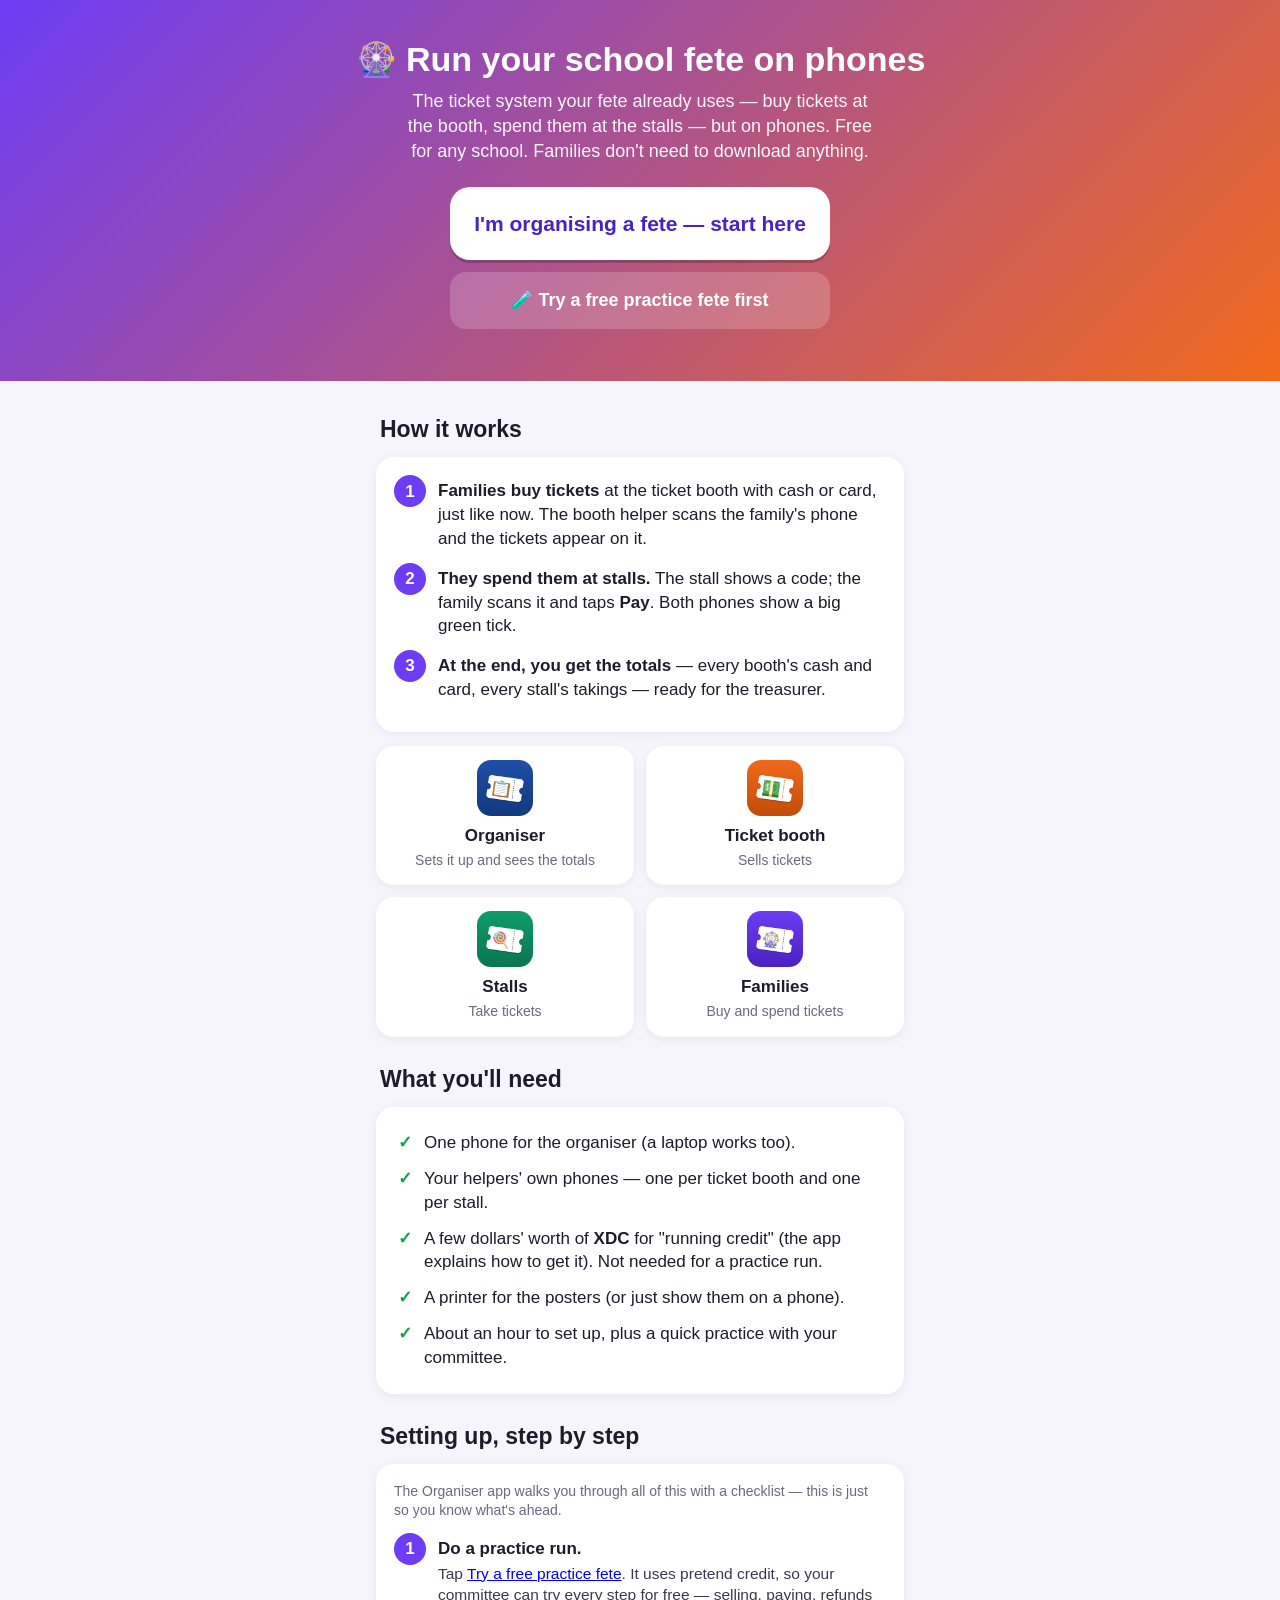
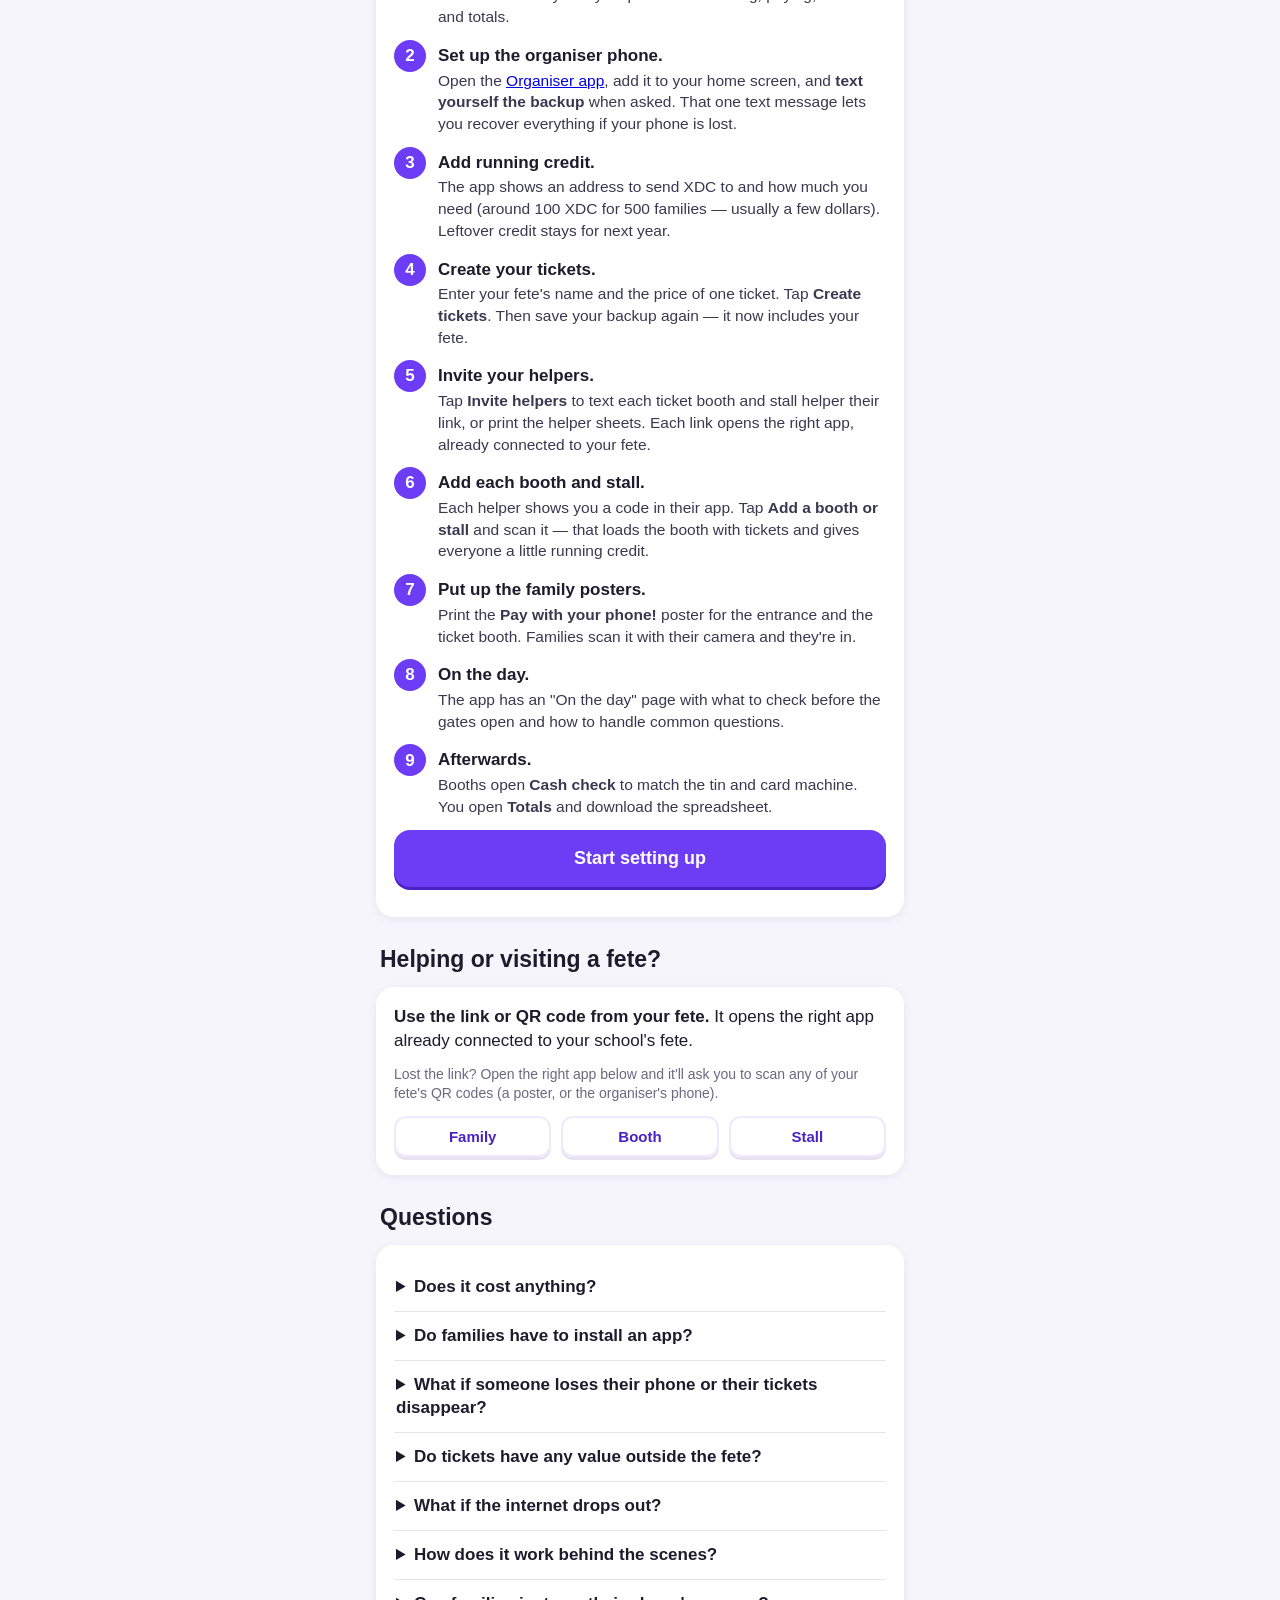
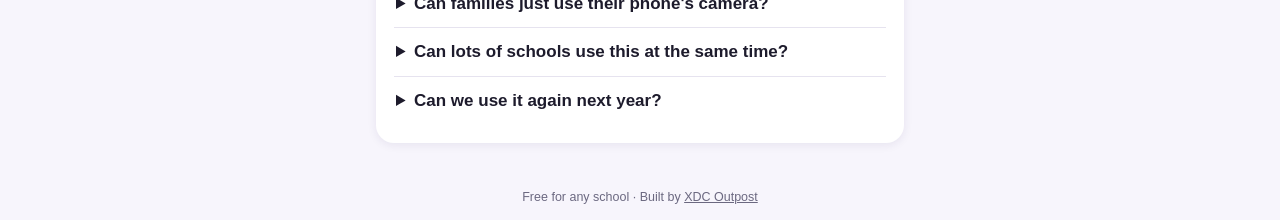
==== index.html @ 2d0f28cf "Add files via upload" ====
<!DOCTYPE html>
<html lang="en">
<head>
<meta charset="utf-8">
<meta name="viewport" content="width=device-width, initial-scale=1, viewport-fit=cover">
<title>Fete Tickets — run your school fete on phones</title>
<meta name="description" content="Free phone tickets for school fetes. Families buy tickets at the booth and pay at any stall by scanning a code. Set it up yourself in an afternoon.">
<meta name="theme-color" content="#6d3df5">
<link rel="icon" type="image/png" href="icons/customer-192.png">
<link rel="apple-touch-icon" href="icons/customer-180.png">
<link rel="stylesheet" href="shared/app.css">
<style>
  body { -webkit-user-select: text; user-select: text; }
  .hero-top { background: linear-gradient(135deg, #6d3df5, #f26a1b); color: #fff; padding: calc(40px + env(safe-area-inset-top, 0px)) 20px 40px; text-align: center; }
  .hero-top h1 { font-size: 34px; margin: 0 0 10px; line-height: 1.15; }
  .hero-top p { margin: 0 auto 22px; max-width: 480px; font-size: 18px; opacity: .95; }
  .hero-top .btn { max-width: 380px; margin-left: auto; margin-right: auto; }
  .hero-top .btn.white { background: #fff; color: #4a22c4; box-shadow: 0 3px 0 rgba(0,0,0,.2); }
  .hero-top .btn.clear { background: rgba(255,255,255,.18); box-shadow: none; }
  .roles { display: grid; grid-template-columns: 1fr 1fr; gap: 12px; margin-bottom: 14px; }
  .roles .card { margin: 0; text-align: center; padding: 14px 10px; }
  .roles img { width: 56px; height: 56px; border-radius: 14px; display: block; margin: 0 auto 8px; }
  .roles b { display: block; }
  .roles span { font-size: 14px; color: var(--muted); }
  .need li { padding: 6px 0 6px 30px; position: relative; list-style: none; }
  .need li::before { content: "✓"; position: absolute; left: 4px; color: var(--ok); font-weight: 800; }
  .need { padding: 0; margin: 0; }
  details.faq { border-bottom: 1px solid var(--line); padding: 12px 2px; }
  details.faq:last-child { border-bottom: 0; }
  details.faq summary { font-weight: 700; cursor: pointer; }
  details.faq p { margin: 8px 0 0; color: #3a3850; }
  .step-detail { color: #3a3850; font-size: 15.5px; margin-top: 2px; }
  .sec-title { margin: 26px 4px 12px; font-size: 23px; }
  main { padding-top: 6px; }
</style>
</head>
<body>
<div class="hero-top">
  <h1>🎡 Run your school fete on phones</h1>
  <p>The ticket system your fete already uses — buy tickets at the booth, spend them at the stalls — but on phones. Free for any school. Families don't need to download anything.</p>
  <a class="btn huge white" href="organiser/">I'm organising a fete — start here</a>
  <a class="btn clear" href="organiser/?net=test">🧪 Try a free practice fete first</a>
</div>

<main>
  <h2 class="sec-title">How it works</h2>
  <div class="card">
    <ol class="steps">
      <li><b>Families buy tickets</b> at the ticket booth with cash or card, just like now. The booth helper scans the family's phone and the tickets appear on it.</li>
      <li><b>They spend them at stalls.</b> The stall shows a code; the family scans it and taps <b>Pay</b>. Both phones show a big green tick.</li>
      <li><b>At the end, you get the totals</b> — every booth's cash and card, every stall's takings — ready for the treasurer.</li>
    </ol>
  </div>

  <div class="roles">
    <div class="card"><img src="icons/organiser-192.png" alt=""><b>Organiser</b><span>Sets it up and sees the totals</span></div>
    <div class="card"><img src="icons/booth-192.png" alt=""><b>Ticket booth</b><span>Sells tickets</span></div>
    <div class="card"><img src="icons/stall-192.png" alt=""><b>Stalls</b><span>Take tickets</span></div>
    <div class="card"><img src="icons/customer-192.png" alt=""><b>Families</b><span>Buy and spend tickets</span></div>
  </div>

  <h2 class="sec-title">What you'll need</h2>
  <div class="card">
    <ul class="need">
      <li>One phone for the organiser (a laptop works too).</li>
      <li>Your helpers' own phones — one per ticket booth and one per stall.</li>
      <li>A few dollars' worth of <b>XDC</b> for "running credit" (the app explains how to get it). Not needed for a practice run.</li>
      <li>A printer for the posters (or just show them on a phone).</li>
      <li>About an hour to set up, plus a quick practice with your committee.</li>
    </ul>
  </div>

  <h2 class="sec-title">Setting up, step by step</h2>
  <div class="card">
    <p class="muted small">The Organiser app walks you through all of this with a checklist — this is just so you know what's ahead.</p>
    <ol class="steps">
      <li><b>Do a practice run.</b><div class="step-detail">Tap <a href="organiser/?net=test">Try a free practice fete</a>. It uses pretend credit, so your committee can try every step for free — selling, paying, refunds and totals.</div></li>
      <li><b>Set up the organiser phone.</b><div class="step-detail">Open the <a href="organiser/">Organiser app</a>, add it to your home screen, and <b>text yourself the backup</b> when asked. That one text message lets you recover everything if your phone is lost.</div></li>
      <li><b>Add running credit.</b><div class="step-detail">The app shows an address to send XDC to and how much you need (around 100 XDC for 500 families — usually a few dollars). Leftover credit stays for next year.</div></li>
      <li><b>Create your tickets.</b><div class="step-detail">Enter your fete's name and the price of one ticket. Tap <b>Create tickets</b>. Then save your backup again — it now includes your fete.</div></li>
      <li><b>Invite your helpers.</b><div class="step-detail">Tap <b>Invite helpers</b> to text each ticket booth and stall helper their link, or print the helper sheets. Each link opens the right app, already connected to your fete.</div></li>
      <li><b>Add each booth and stall.</b><div class="step-detail">Each helper shows you a code in their app. Tap <b>Add a booth or stall</b> and scan it — that loads the booth with tickets and gives everyone a little running credit.</div></li>
      <li><b>Put up the family posters.</b><div class="step-detail">Print the <b>Pay with your phone!</b> poster for the entrance and the ticket booth. Families scan it with their camera and they're in.</div></li>
      <li><b>On the day.</b><div class="step-detail">The app has an "On the day" page with what to check before the gates open and how to handle common questions.</div></li>
      <li><b>Afterwards.</b><div class="step-detail">Booths open <b>Cash check</b> to match the tin and card machine. You open <b>Totals</b> and download the spreadsheet.</div></li>
    </ol>
    <a class="btn" href="organiser/">Start setting up</a>
  </div>

  <h2 class="sec-title">Helping or visiting a fete?</h2>
  <div class="card">
    <p><b>Use the link or QR code from your fete.</b> It opens the right app already connected to your school's fete.</p>
    <p class="small muted">Lost the link? Open the right app below and it'll ask you to scan any of your fete's QR codes (a poster, or the organiser's phone).</p>
    <div class="grid3">
      <a class="btn secondary small" style="width:100%" href="customer/">Family</a>
      <a class="btn secondary small" style="width:100%" href="booth/">Booth</a>
      <a class="btn secondary small" style="width:100%" href="stall/">Stall</a>
    </div>
  </div>

  <h2 class="sec-title">Questions</h2>
  <div class="card">
    <details class="faq"><summary>Does it cost anything?</summary><p>The apps are free. The only cost is a small amount of XDC "running credit" that pays the tiny network fees each time tickets move — usually a few dollars for a whole fete. Practice runs are completely free.</p></details>
    <details class="faq"><summary>Do families have to install an app?</summary><p>No. They scan the poster and it opens in their phone's browser. Adding it to the home screen is optional. Helpers are asked to add their app to the home screen because they'll use it all day.</p></details>
    <details class="faq"><summary>What if someone loses their phone or their tickets disappear?</summary><p>When anyone starts, the app asks them to text themselves a backup message. Pasting that message back into the app — on any phone — brings their tickets back. The same goes for the organiser, whose backup also brings back the whole fete and team list.</p></details>
    <details class="faq"><summary>Do tickets have any value outside the fete?</summary><p>No. Just like paper tickets, they're only for spending at your fete. The money itself never goes through the app — families pay the ticket booth with cash or card as usual.</p></details>
    <details class="faq"><summary>What if the internet drops out?</summary><p>Phones need mobile data or Wi-Fi to buy and spend tickets. The apps reconnect by themselves and show a notice while offline. We recommend keeping a roll of paper tickets at the booth as a backup, just in case.</p></details>
    <details class="faq"><summary>How does it work behind the scenes?</summary><p>Tickets are recorded on the XDC Network, a fast, low-cost public ledger, which is why every movement can be counted exactly for the totals. Nobody at the fete needs to know or do anything about that — it just works in the background.</p></details>
    <details class="faq"><summary>Can families just use their phone's camera?</summary><p>Yes. The poster and every stall's payment code work with the phone's ordinary camera — it opens straight to the right screen. The in-app <b>Pay at a stall</b> button works too.</p></details>
    <details class="faq"><summary>Can lots of schools use this at the same time?</summary><p>Yes. Each school creates its own tickets, so fetes are completely separate — one school's tickets can't be spent at another school's fete, and each school sees only its own totals. A family who goes to two fetes keeps the two sets of tickets apart automatically and can switch between them in Settings.</p></details>
    <details class="faq"><summary>Can we use it again next year?</summary><p>Yes. In the Organiser app, go to Settings → <b>Set up a different fete</b>. Any leftover running credit carries over.</p></details>
  </div>
</main>
<div class="footer">Free for any school · Built by <a href="https://xdcoutpost.xyz" target="_blank" rel="noopener">XDC Outpost</a></div>
</body>
</html>
---- shared/app.css ----
/* Fete Tickets — shared styles for every app */
:root {
  --brand: #6d3df5;
  --brand-dark: #4a22c4;
  --brand-soft: #efe9ff;
  --ink: #1d1b2c;
  --muted: #6b6880;
  --line: #e6e3ef;
  --bg: #f7f5fc;
  --card: #ffffff;
  --ok: #12a150;
  --ok-soft: #e3f8ec;
  --warn: #c77700;
  --warn-soft: #fff4dd;
  --bad: #d23246;
  --bad-soft: #ffe8eb;
  --radius: 18px;
  --shadow: 0 2px 10px rgba(40, 20, 90, .08);
  --safe-top: env(safe-area-inset-top, 0px);
  --safe-bottom: env(safe-area-inset-bottom, 0px);
}
body.role-customer  { --brand:#6d3df5; --brand-dark:#4a22c4; --brand-soft:#efe9ff; }
body.role-booth     { --brand:#f26a1b; --brand-dark:#c24d0a; --brand-soft:#ffeee3; }
body.role-stall     { --brand:#0f9d6b; --brand-dark:#0a7650; --brand-soft:#e0f6ee; }
body.role-organiser { --brand:#1f4fa8; --brand-dark:#133a80; --brand-soft:#e4ecfb; }

* { box-sizing: border-box; -webkit-tap-highlight-color: transparent; }
html, body { margin: 0; padding: 0; }
body {
  font-family: -apple-system, BlinkMacSystemFont, "Segoe UI", Roboto, "Helvetica Neue", Arial, sans-serif;
  background: var(--bg); color: var(--ink);
  font-size: 17px; line-height: 1.4;
  min-height: 100vh; min-height: 100dvh;
  display: flex; flex-direction: column;
  -webkit-user-select: none; user-select: none;
  overscroll-behavior-y: none;
}
input, textarea, select { -webkit-user-select: text; user-select: text; }
[hidden] { display: none !important; }

/* ---------- header / footer ---------- */
.topbar {
  position: sticky; top: 0; z-index: 20;
  background: var(--brand); color: #fff;
  padding: calc(10px + var(--safe-top)) 16px 10px;
  display: flex; align-items: center; gap: 10px;
  box-shadow: 0 2px 8px rgba(0,0,0,.12);
}
.topbar .title { flex: 1; min-width: 0; }
.topbar .title b { display: block; font-size: 19px; line-height: 1.2; }
.topbar .title small { display: block; opacity: .85; font-size: 13px; white-space: nowrap; overflow: hidden; text-overflow: ellipsis; }
.icon-btn {
  border: 0; background: rgba(255,255,255,.18); color: #fff;
  width: 42px; height: 42px; border-radius: 50%; font-size: 21px;
  display: grid; place-items: center; cursor: pointer; flex: none;
}
.icon-btn:active { background: rgba(255,255,255,.3); }
main { flex: 1; width: 100%; max-width: 560px; margin: 0 auto; padding: 16px 16px 24px; }
.footer { text-align: center; color: var(--muted); font-size: 12.5px; padding: 8px 16px calc(14px + var(--safe-bottom)); }
.footer a { color: inherit; }

/* ---------- cards & text ---------- */
.card { background: var(--card); border-radius: var(--radius); box-shadow: var(--shadow); padding: 18px; margin-bottom: 14px; }
.card h2, .card h3 { margin: 0 0 8px; }
h1 { font-size: 26px; margin: 6px 0 10px; }
h2 { font-size: 21px; }
h3 { font-size: 18px; }
p { margin: 0 0 12px; }
.muted { color: var(--muted); }
.small { font-size: 14px; }
.center { text-align: center; }
.big-number { font-size: 56px; font-weight: 800; line-height: 1; letter-spacing: -1px; color: var(--brand-dark); }
.big-number + .unit { font-size: 18px; font-weight: 600; color: var(--muted); margin-top: 4px; }
.hero { text-align: center; padding: 26px 18px; }
.pill { display: inline-block; padding: 3px 10px; border-radius: 99px; font-size: 13px; font-weight: 600; background: var(--brand-soft); color: var(--brand-dark); }
.pill.ok { background: var(--ok-soft); color: var(--ok); }
.pill.warn { background: var(--warn-soft); color: var(--warn); }
.pill.bad { background: var(--bad-soft); color: var(--bad); }
.notice { border-radius: 14px; padding: 12px 14px; margin-bottom: 14px; font-size: 15px; }
.notice.warn { background: var(--warn-soft); color: #7a4a00; }
.notice.bad { background: var(--bad-soft); color: #8a1426; }
.notice.ok { background: var(--ok-soft); color: #0b5e30; }
.notice.info { background: var(--brand-soft); color: var(--brand-dark); }
.notice button { margin-top: 8px; }
.steps { margin: 0; padding-left: 0; list-style: none; counter-reset: s; }
.steps li { counter-increment: s; position: relative; padding: 4px 0 12px 44px; min-height: 34px; }
.steps li::before {
  content: counter(s); position: absolute; left: 0; top: 0;
  width: 32px; height: 32px; border-radius: 50%;
  background: var(--brand); color: #fff; font-weight: 700; display: grid; place-items: center;
}

/* ---------- buttons ---------- */
.btn {
  display: flex; align-items: center; justify-content: center; gap: 10px;
  width: 100%; border: 0; border-radius: 16px; cursor: pointer;
  padding: 16px 18px; font-size: 18px; font-weight: 700; font-family: inherit;
  background: var(--brand); color: #fff; text-decoration: none;
  box-shadow: 0 3px 0 var(--brand-dark); margin-bottom: 12px;
  transition: transform .05s;
}
.btn:active { transform: translateY(2px); box-shadow: 0 1px 0 var(--brand-dark); }
.btn:disabled { opacity: .45; pointer-events: none; }
.btn.huge { padding: 22px 18px; font-size: 21px; border-radius: 20px; }
.btn.secondary { background: #fff; color: var(--brand-dark); box-shadow: 0 0 0 2px var(--brand-soft) inset, 0 3px 0 var(--line); }
.btn.ghost { background: transparent; color: var(--brand-dark); box-shadow: none; font-weight: 600; }
.btn.danger { background: var(--bad); box-shadow: 0 3px 0 #9b1e2f; }
.btn.ok { background: var(--ok); box-shadow: 0 3px 0 #0b7a3b; }
.btn .emoji { font-size: 24px; line-height: 1; }
.btn.small { padding: 10px 14px; font-size: 15px; width: auto; display: inline-flex; margin: 0; border-radius: 12px; }
.row { display: flex; gap: 10px; }
.row > * { flex: 1; }
.grid2 { display: grid; grid-template-columns: 1fr 1fr; gap: 12px; }
.grid3 { display: grid; grid-template-columns: 1fr 1fr 1fr; gap: 10px; }
.link { background: none; border: 0; color: var(--brand-dark); font: inherit; font-weight: 600; text-decoration: underline; cursor: pointer; padding: 6px; }

/* big amount buttons (ticket booth) */
.amount-btn {
  border: 0; border-radius: 18px; background: #fff; box-shadow: var(--shadow), 0 0 0 2px var(--brand-soft) inset;
  padding: 18px 8px; cursor: pointer; font-family: inherit; color: var(--ink);
}
.amount-btn b { display: block; font-size: 30px; color: var(--brand-dark); }
.amount-btn span { display: block; font-size: 14px; color: var(--muted); margin-top: 2px; }
.amount-btn:active { background: var(--brand-soft); }

/* menu items (stall) */
.item-btn {
  position: relative; border: 0; border-radius: 16px; background: #fff; cursor: pointer; font-family: inherit;
  box-shadow: var(--shadow), 0 0 0 2px var(--brand-soft) inset; padding: 14px 8px; min-height: 92px; color: var(--ink);
}
.item-btn .nm { display: block; font-weight: 700; font-size: 16px; line-height: 1.2; }
.item-btn .pr { display: block; margin-top: 6px; color: var(--brand-dark); font-weight: 700; }
.item-btn .qty {
  position: absolute; top: -6px; right: -6px; min-width: 28px; height: 28px; border-radius: 14px; padding: 0 6px;
  background: var(--brand); color: #fff; font-weight: 800; display: grid; place-items: center; font-size: 15px;
}
.item-btn:active { background: var(--brand-soft); }

/* ---------- lists ---------- */
.list { list-style: none; margin: 0; padding: 0; }
.list li { display: flex; align-items: center; gap: 12px; padding: 12px 2px; border-bottom: 1px solid var(--line); }
.list li:last-child { border-bottom: 0; }
.list .grow { flex: 1; min-width: 0; }
.list .grow b, .list .grow span { display: block; overflow: hidden; text-overflow: ellipsis; white-space: nowrap; }
.list .grow span { font-size: 13.5px; color: var(--muted); }
.list .amt { font-weight: 700; white-space: nowrap; }
.amt.plus { color: var(--ok); }
.amt.minus { color: var(--ink); }
.list .ico { width: 38px; height: 38px; flex: none; border-radius: 50%; background: var(--brand-soft); display: grid; place-items: center; font-size: 18px; }
.list li.empty { display: block; }
.empty { text-align: center; color: var(--muted); padding: 18px 8px; font-size: 15px; }
.stat-grid { display: grid; grid-template-columns: 1fr 1fr; gap: 10px; }
.stat { background: var(--bg); border-radius: 14px; padding: 12px; }
.stat b { display: block; font-size: 24px; color: var(--brand-dark); }
.stat span { font-size: 13px; color: var(--muted); }

/* ---------- forms ---------- */
label.field { display: block; margin-bottom: 14px; }
label.field > span { display: block; font-weight: 600; margin-bottom: 6px; font-size: 15px; }
.input, select.input, textarea.input {
  width: 100%; font: inherit; font-size: 19px; padding: 14px; border-radius: 14px;
  border: 2px solid var(--line); background: #fff; color: var(--ink); outline: none;
}
.input:focus { border-color: var(--brand); }
textarea.input { min-height: 110px; font-size: 15px; resize: vertical; }
.input.money { font-size: 30px; font-weight: 800; text-align: center; }
.check { display: flex; gap: 12px; align-items: flex-start; font-size: 16px; margin: 6px 0 16px; }
.check input { width: 26px; height: 26px; flex: none; accent-color: var(--brand); }
.seg { display: flex; background: var(--bg); border-radius: 14px; padding: 4px; gap: 4px; margin-bottom: 14px; }
.seg button { flex: 1; border: 0; border-radius: 11px; padding: 12px; font: inherit; font-weight: 700; background: transparent; color: var(--muted); cursor: pointer; }
.seg button.on { background: #fff; color: var(--brand-dark); box-shadow: var(--shadow); }

/* ---------- QR ---------- */
.qr { background: #fff; border-radius: 20px; padding: 14px; width: min(78vw, 340px); margin: 0 auto 14px; box-shadow: var(--shadow); }
.qr svg { display: block; width: 100%; height: auto; }
.qr.big { width: min(86vw, 400px); }

/* ---------- overlays: sheet / modal ---------- */
.overlay {
  position: fixed; inset: 0; z-index: 170; /* above the scanner (150) so type-in/confirm sheets show over the camera */ background: rgba(20, 12, 50, .55);
  display: flex; align-items: flex-end; justify-content: center;
  animation: fadeIn .15s ease-out;
}
.sheet {
  background: #fff; width: 100%; max-width: 560px; max-height: 92vh; overflow-y: auto;
  border-radius: 24px 24px 0 0; padding: 22px 18px calc(18px + var(--safe-bottom));
  animation: slideUp .2s ease-out; -webkit-overflow-scrolling: touch;
}
.sheet h2 { margin: 0 0 10px; }
.sheet .err { color: var(--bad); font-weight: 600; margin: -4px 0 12px; font-size: 15px; }
@media (min-width: 700px) { .overlay { align-items: center; } .sheet { border-radius: 24px; } }
.fullscreen {
  position: fixed; inset: 0; z-index: 90; background: var(--bg); overflow-y: auto;
  display: flex; flex-direction: column;
}
.fullscreen .inner { width: 100%; max-width: 560px; margin: 0 auto; padding: calc(24px + var(--safe-top)) 20px calc(24px + var(--safe-bottom)); flex: 1; }
@keyframes fadeIn { from { opacity: 0; } to { opacity: 1; } }
@keyframes slideUp { from { transform: translateY(40px); opacity: .6; } to { transform: none; opacity: 1; } }

/* busy spinner */
.busy { position: fixed; inset: 0; z-index: 200; background: rgba(255,255,255,.92); display: grid; place-items: center; text-align: center; padding: 30px; }
.spinner { width: 64px; height: 64px; border-radius: 50%; border: 7px solid var(--brand-soft); border-top-color: var(--brand); animation: spin .8s linear infinite; margin: 0 auto 18px; }
.spinner.sm { width: 26px; height: 26px; border-width: 4px; margin: 0; display: inline-block; vertical-align: middle; }
@keyframes spin { to { transform: rotate(360deg); } }
.busy b { font-size: 21px; display: block; }

/* success / failure splash */
.splash { position: fixed; inset: 0; z-index: 210; display: grid; place-items: center; text-align: center; color: #fff; padding: 30px; animation: fadeIn .12s; }
.splash.ok { background: var(--ok); }
.splash.bad { background: var(--bad); }
.splash .mark { font-size: 120px; line-height: 1; animation: pop .35s cubic-bezier(.2,1.6,.4,1); }
.splash h1 { font-size: 36px; margin: 16px 0 6px; }
.splash p { font-size: 20px; opacity: .95; }
@keyframes pop { from { transform: scale(.2); } to { transform: scale(1); } }

/* toast */
.toast {
  position: fixed; left: 50%; bottom: calc(24px + var(--safe-bottom)); transform: translateX(-50%);
  z-index: 300; background: var(--ink); color: #fff; padding: 13px 18px; border-radius: 14px;
  font-weight: 600; max-width: 90vw; box-shadow: 0 6px 24px rgba(0,0,0,.25); animation: slideUp .2s;
  pointer-events: none; /* never block a tap on the button underneath */
}
.toast.ok { background: var(--ok); }
.toast.bad { background: var(--bad); }

/* offline banner */
.netbar { background: var(--warn-soft); color: #7a4a00; text-align: center; font-size: 14px; padding: 7px 12px; font-weight: 600; }

/* ---------- scanner ---------- */
.scanner { position: fixed; inset: 0; z-index: 150; background: #000; color: #fff; display: flex; flex-direction: column; }
.scanner video { position: absolute; inset: 0; width: 100%; height: 100%; object-fit: cover; }
.scanner .frame {
  position: absolute; left: 50%; top: 46%; width: min(70vw, 300px); aspect-ratio: 1; transform: translate(-50%, -50%);
  border-radius: 24px; box-shadow: 0 0 0 100vmax rgba(0,0,0,.45); border: 4px solid rgba(255,255,255,.9);
}
.scanner .top, .scanner .bottom { position: relative; z-index: 2; padding: calc(18px + var(--safe-top)) 20px 14px; text-align: center; }
.scanner .top b { display: block; font-size: 22px; }
.scanner .top span { opacity: .85; font-size: 15px; }
.scanner .bottom { margin-top: auto; padding-bottom: calc(22px + var(--safe-bottom)); }
.scanner .msg { display: inline-block; background: var(--bad); padding: 8px 14px; border-radius: 12px; font-weight: 600; margin-bottom: 12px; }
.scanner .btn.secondary { background: rgba(255,255,255,.95); }
.scanner .link { color: #fff; display: block; width: 100%; padding: 12px 6px; font-size: 16px; }

/* ---------- install gate ---------- */
.install-arrow { font-size: 54px; text-align: center; animation: bob 1s ease-in-out infinite; margin: 8px 0; }
@keyframes bob { 50% { transform: translateY(10px); } }
.share-ico { display: inline-block; vertical-align: -4px; width: 22px; height: 22px; }
.appicon { width: 92px; height: 92px; border-radius: 22px; box-shadow: var(--shadow); display: block; margin: 0 auto 12px; }

/* ---------- printing (posters) ---------- */
.print-only { display: none; }
@media print {
  body * { visibility: hidden; }
  .print-area, .print-area * { visibility: visible; }
  .print-area { position: absolute; left: 0; top: 0; width: 100%; }
  .print-only { display: block; }
  .no-print { display: none !important; }
}
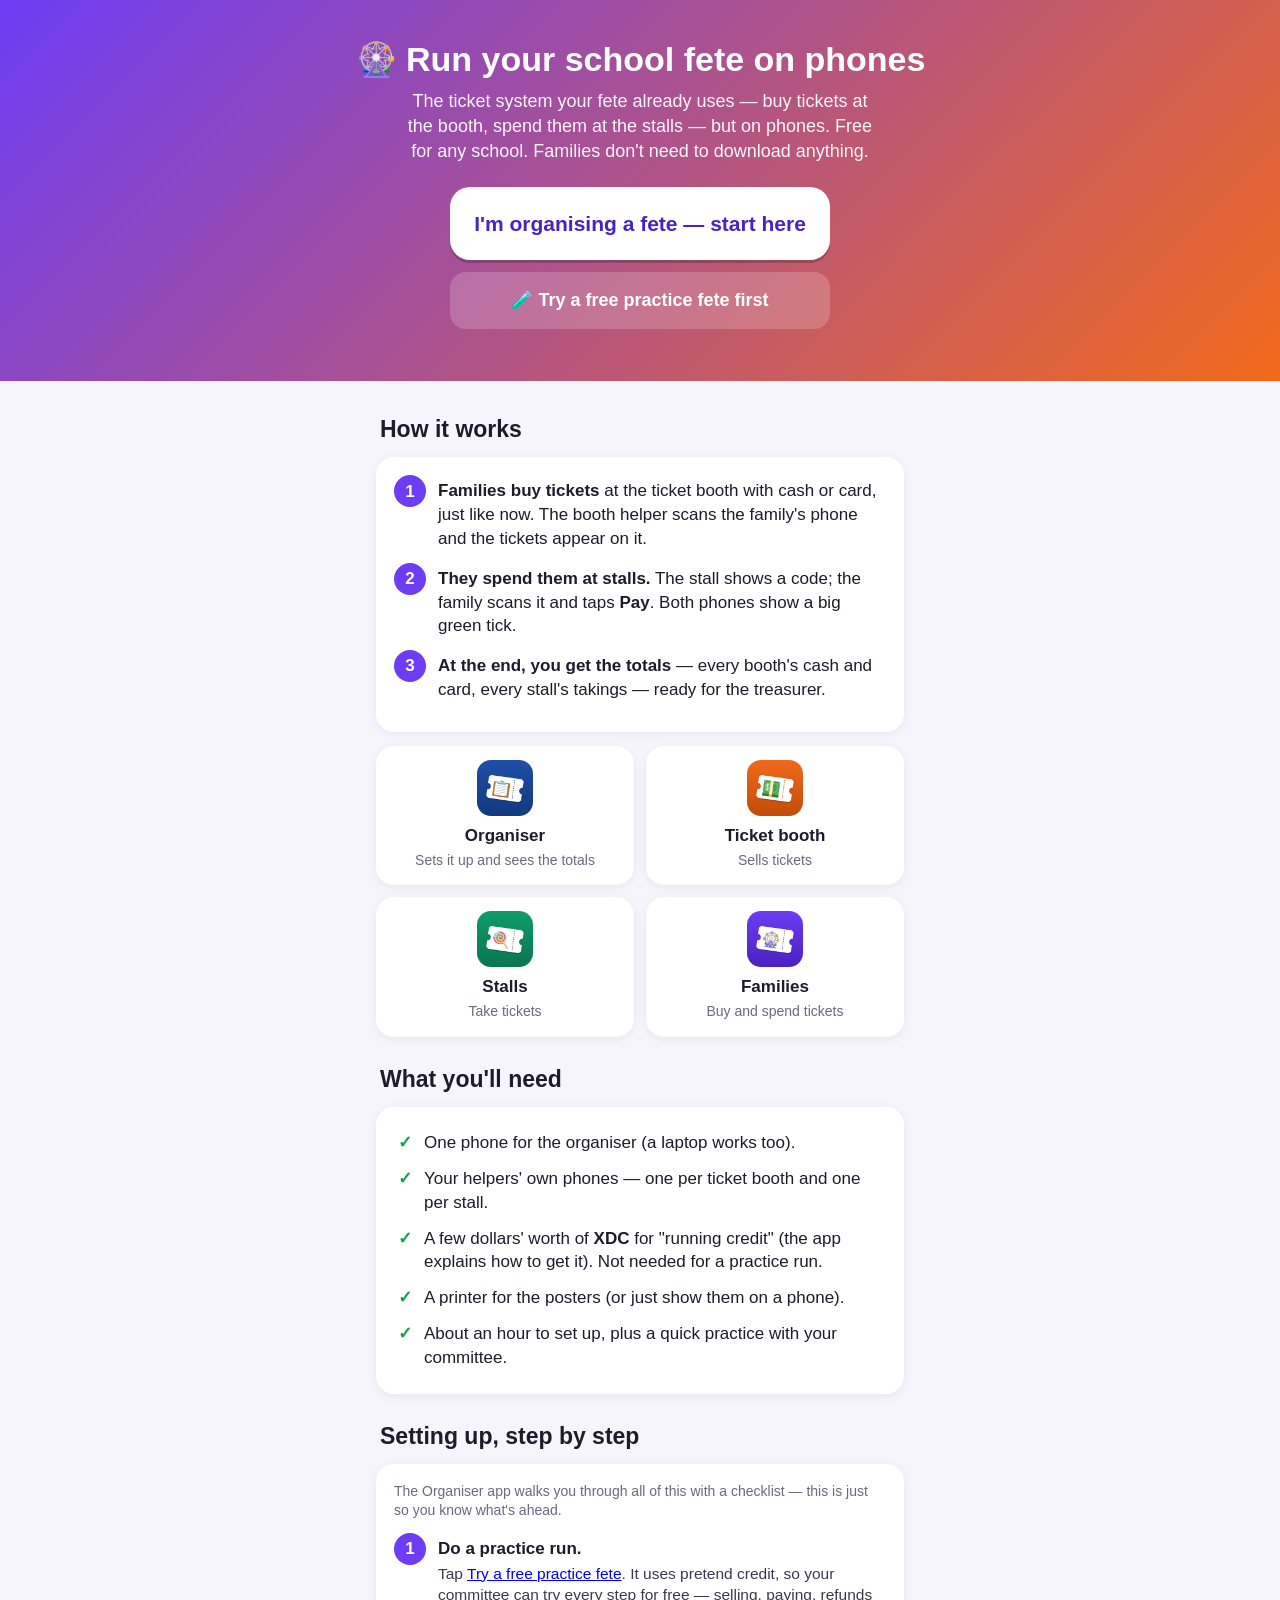
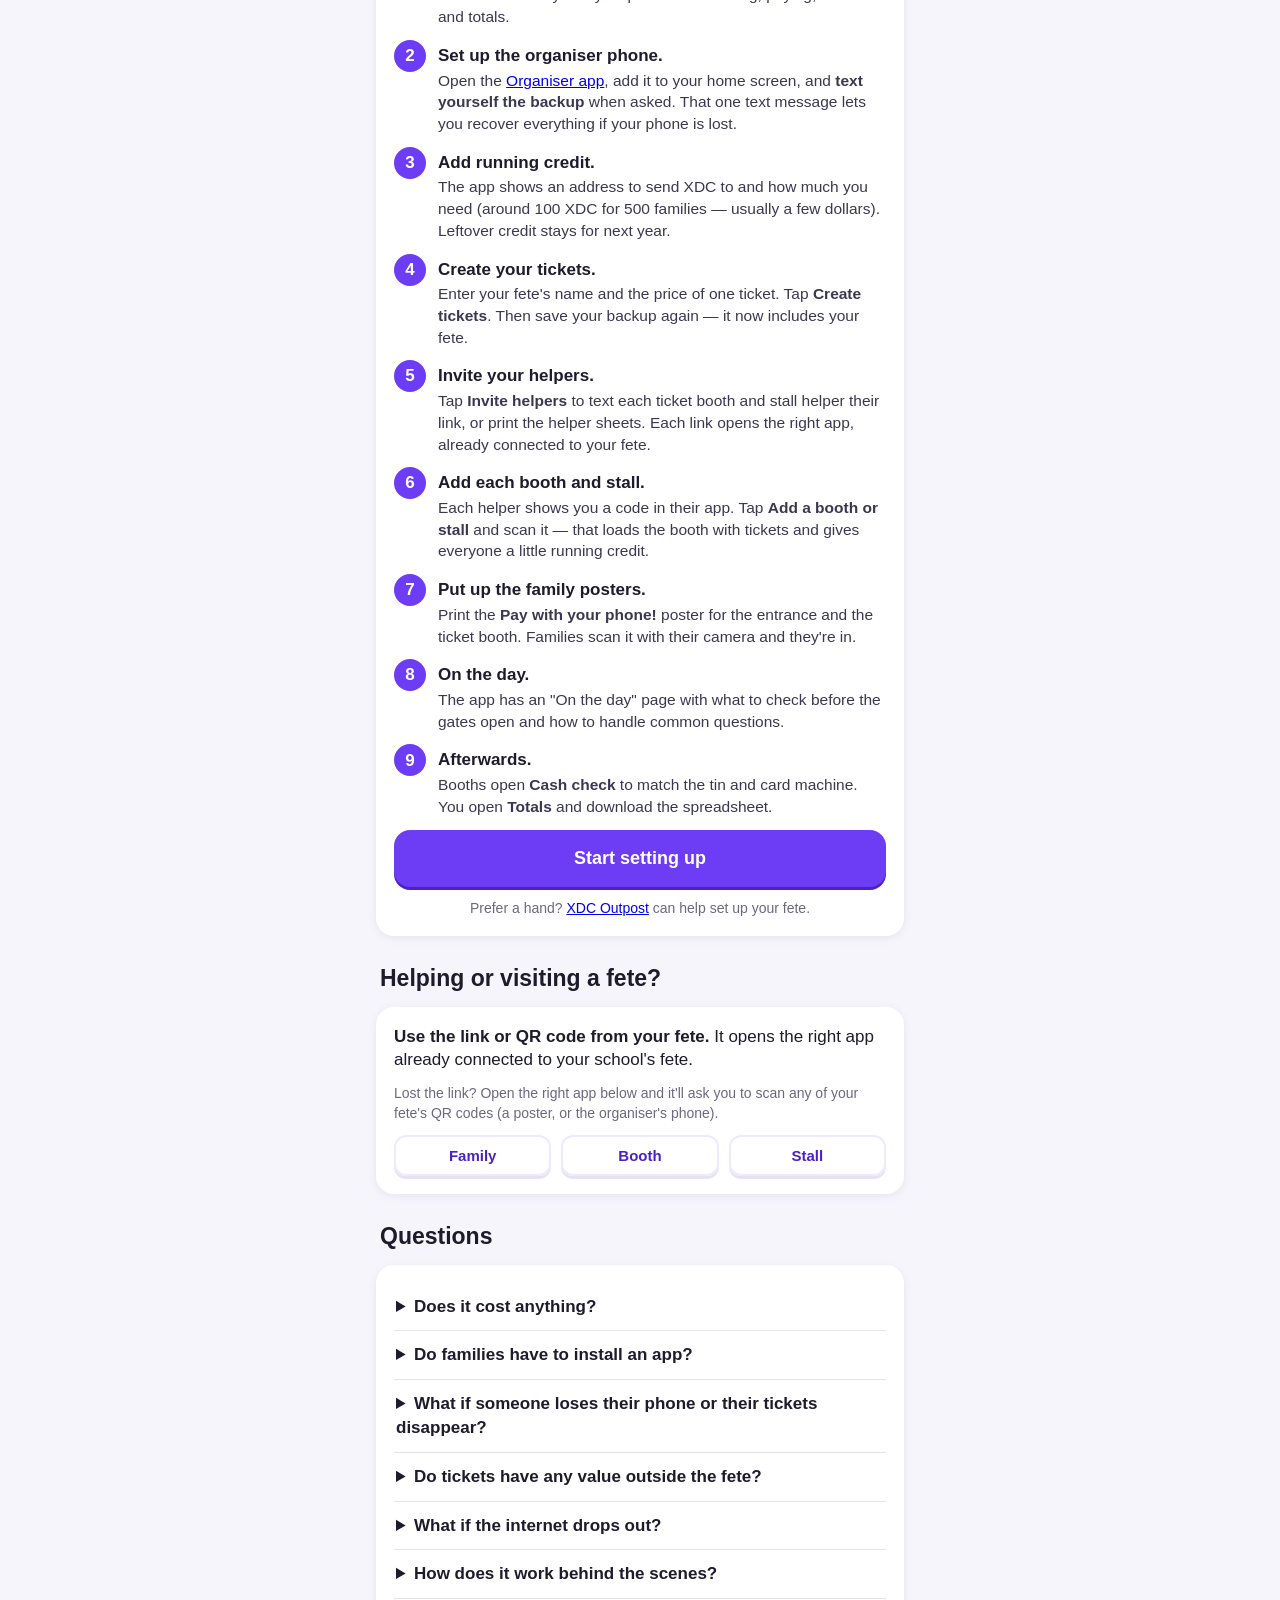
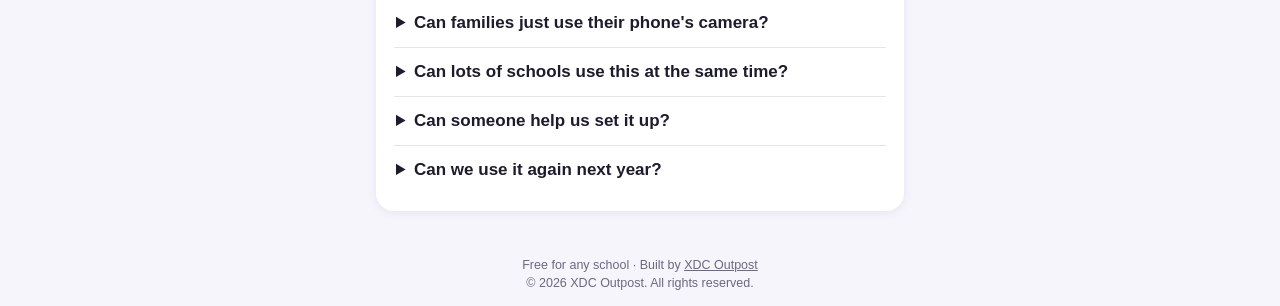
==== commit 2de5735a: "Add files via upload" ====
--- a/index.html
+++ b/index.html
@@ -85,6 +85,7 @@
       <li><b>Afterwards.</b><div class="step-detail">Booths open <b>Cash check</b> to match the tin and card machine. You open <b>Totals</b> and download the spreadsheet.</div></li>
     </ol>
     <a class="btn" href="organiser/">Start setting up</a>
+    <p class="small muted center" style="margin:4px 0 0">Prefer a hand? <a href="https://xdcoutpost.xyz" target="_blank" rel="noopener">XDC Outpost</a> can help set up your fete.</p>
   </div>
 
   <h2 class="sec-title">Helping or visiting a fete?</h2>
@@ -108,9 +109,10 @@
     <details class="faq"><summary>How does it work behind the scenes?</summary><p>Tickets are recorded on the XDC Network, a fast, low-cost public ledger, which is why every movement can be counted exactly for the totals. Nobody at the fete needs to know or do anything about that — it just works in the background.</p></details>
     <details class="faq"><summary>Can families just use their phone's camera?</summary><p>Yes. The poster and every stall's payment code work with the phone's ordinary camera — it opens straight to the right screen. The in-app <b>Pay at a stall</b> button works too.</p></details>
     <details class="faq"><summary>Can lots of schools use this at the same time?</summary><p>Yes. Each school creates its own tickets, so fetes are completely separate — one school's tickets can't be spent at another school's fete, and each school sees only its own totals. A family who goes to two fetes keeps the two sets of tickets apart automatically and can switch between them in Settings.</p></details>
+    <details class="faq"><summary>Can someone help us set it up?</summary><p>Yes. Fete Tickets is built by <a href="https://xdcoutpost.xyz" target="_blank" rel="noopener">XDC Outpost</a>, and we're happy to help your school with setup, a practice run with your committee, running credit, or anything on the day. Get in touch via <a href="https://xdcoutpost.xyz" target="_blank" rel="noopener">xdcoutpost.xyz</a>.</p></details>
     <details class="faq"><summary>Can we use it again next year?</summary><p>Yes. In the Organiser app, go to Settings → <b>Set up a different fete</b>. Any leftover running credit carries over.</p></details>
   </div>
 </main>
-<div class="footer">Free for any school · Built by <a href="https://xdcoutpost.xyz" target="_blank" rel="noopener">XDC Outpost</a></div>
+<div class="footer">Free for any school · Built by <a href="https://xdcoutpost.xyz" target="_blank" rel="noopener">XDC Outpost</a><br>© 2026 XDC Outpost. All rights reserved.</div>
 </body>
 </html>
